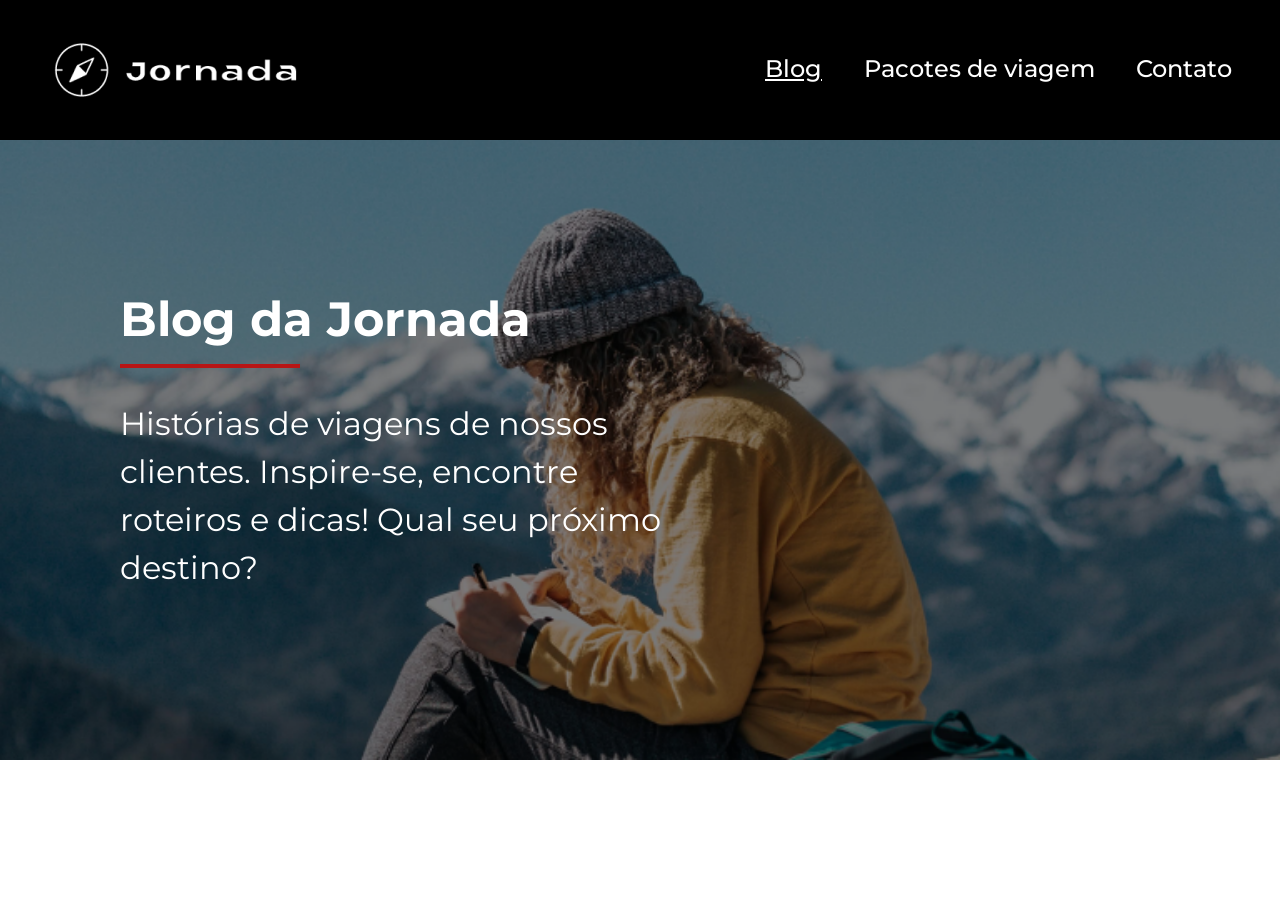
==== blog.html @ 53e00725 "chore: clean up code structure and remove unused code blocks" ====
<!doctype html>
<html lang="pt-br">
  <head>
    <meta charset="UTF-8" />
    <meta name="viewport" content="width=device-width, initial-scale=1.0" />
    <meta name="description" content="Blog da jornada" />
    <meta name="og:title" content="Blog da jornada" />
    <meta
      name="og:description"
      content="Dicas de viagem, curiosidades e muito mais no blog da jornada"
    />

    <link rel="icon" href="favicon.svg" type="image/svg+xml" />
    <link rel="stylesheet" href="css/styles.css" />
    <title>Blog da jornada</title>
  </head>
  <body>
    <header class="main-header">
      <a href="index.html" class="logo" title="voltar para a página inicial">
        <img
          class="img-mobile"
          src="img/bussola-jornada-branca.png"
          alt="bússola do logo jornada viagens na cor branca"
        />
        <img
          class="img-desktop"
          src="img/bussola-texto-jornada-branca.png"
          alt="Logo da jornada viagens com a bússola e o texto na cor branca"
        />
      </a>
      <div class="navigation-menu">
        <label for="menu"> <img src="img/menu.png" alt="menu" /></label>
        <input type="checkbox" id="menu" hidden />
        <nav>
          <ul class="list-links">
            <li>
              <a
                active="true"
                href="blog.html"
                target="_blank"
                title="ir para o blog"
                >Blog</a
              >
            </li>
            <li>
              <a
                href="pacotes-viagens.html"
                target="_blank"
                title="ver pacotes de viagem"
                >Pacotes de viagem</a
              >
            </li>
            <li>
              <a href="contato.html" target="_blank" title="entrar em contato"
                >Contato</a
              >
            </li>
          </ul>
        </nav>
      </div>
    </header>
    <section class="blog hero">
      <div class="hero-img">
        <div class="hero-content">
          <h1>Blog da Jornada</h1>
          <hr />
          <p>
            Histórias de viagens de nossos clientes. Inspire-se, encontre
            roteiros e dicas! Qual seu próximo destino?
          </p>
        </div>
      </div>
    </section>
  </body>
</html>
---- css/styles.css ----
@import url("./global.css");
@import url("./header.css");
@import url("./hero.css");
@import url("./offers.css");
@import url("./categories.css");
@import url("./destinations.css");
@import url("./payments.css");
@import url("./testimonials.css");
@import url("./footer.css");
@import url("./blog.css");
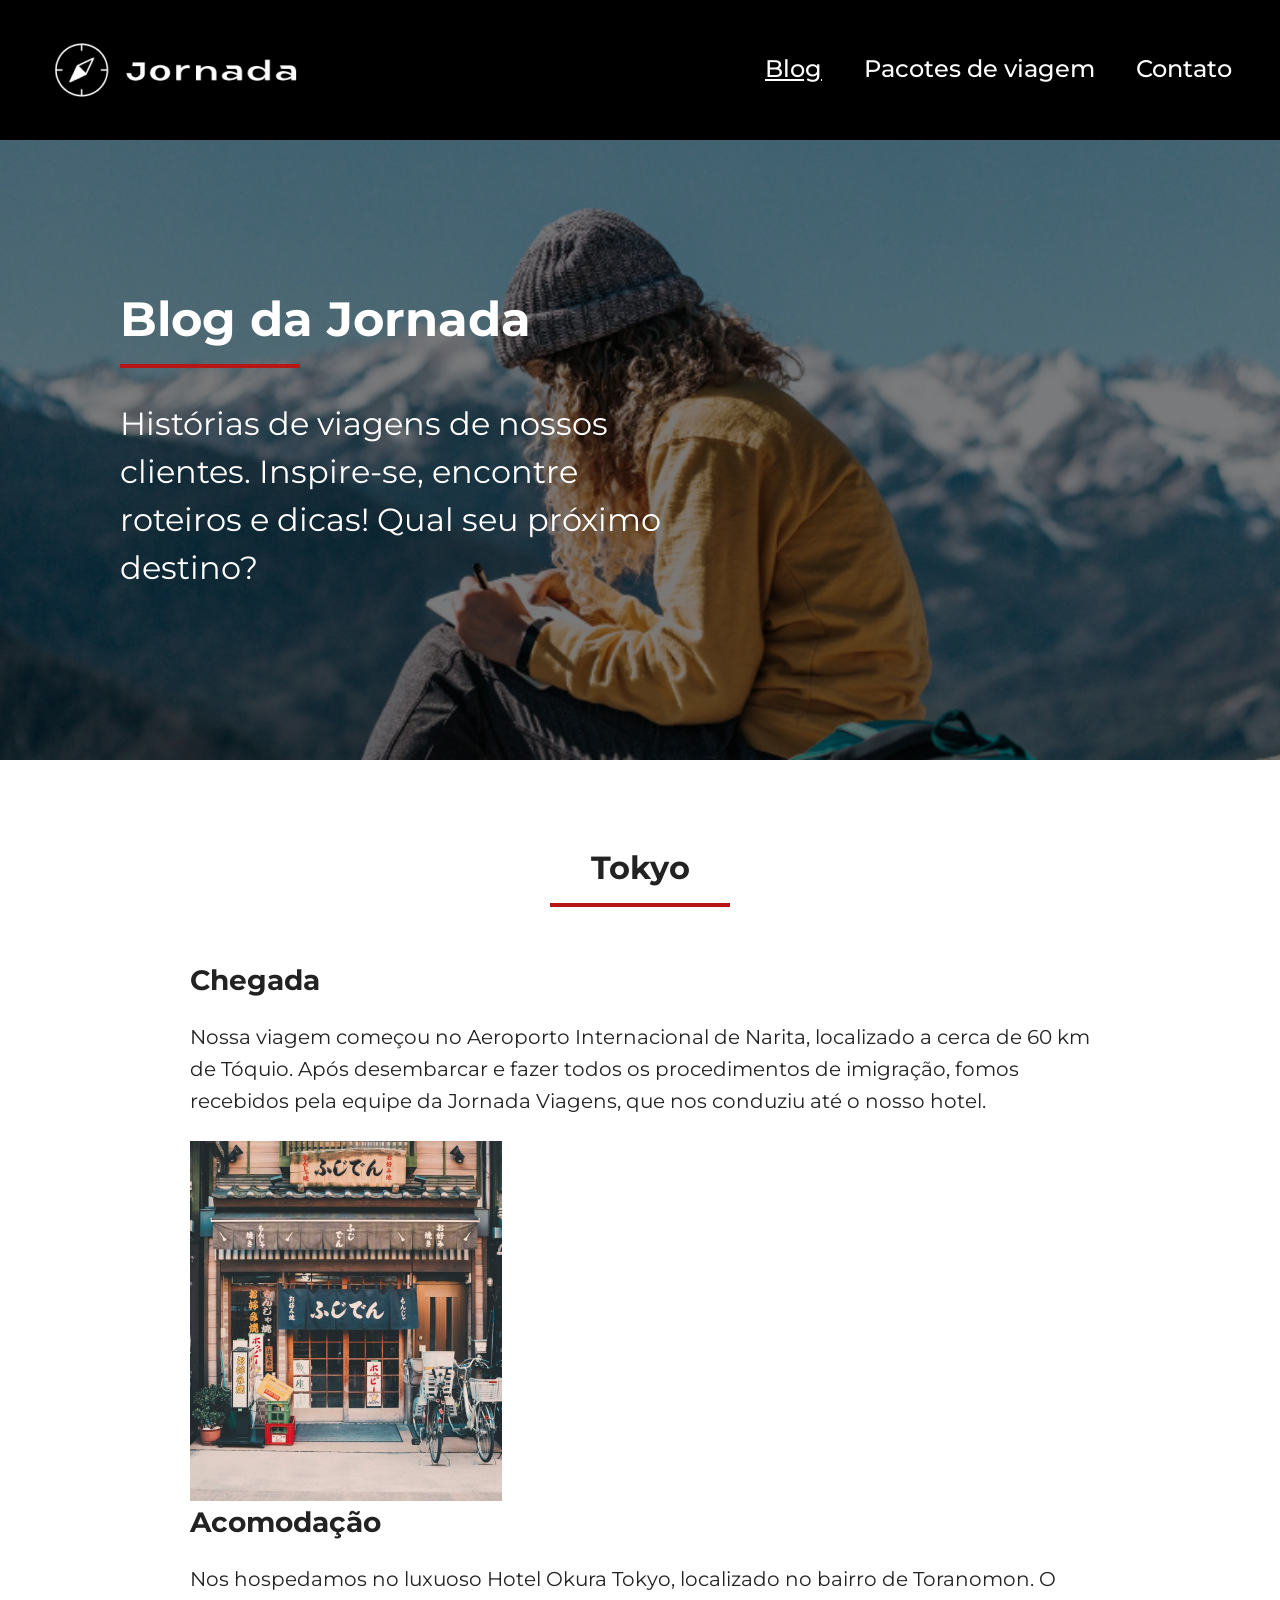
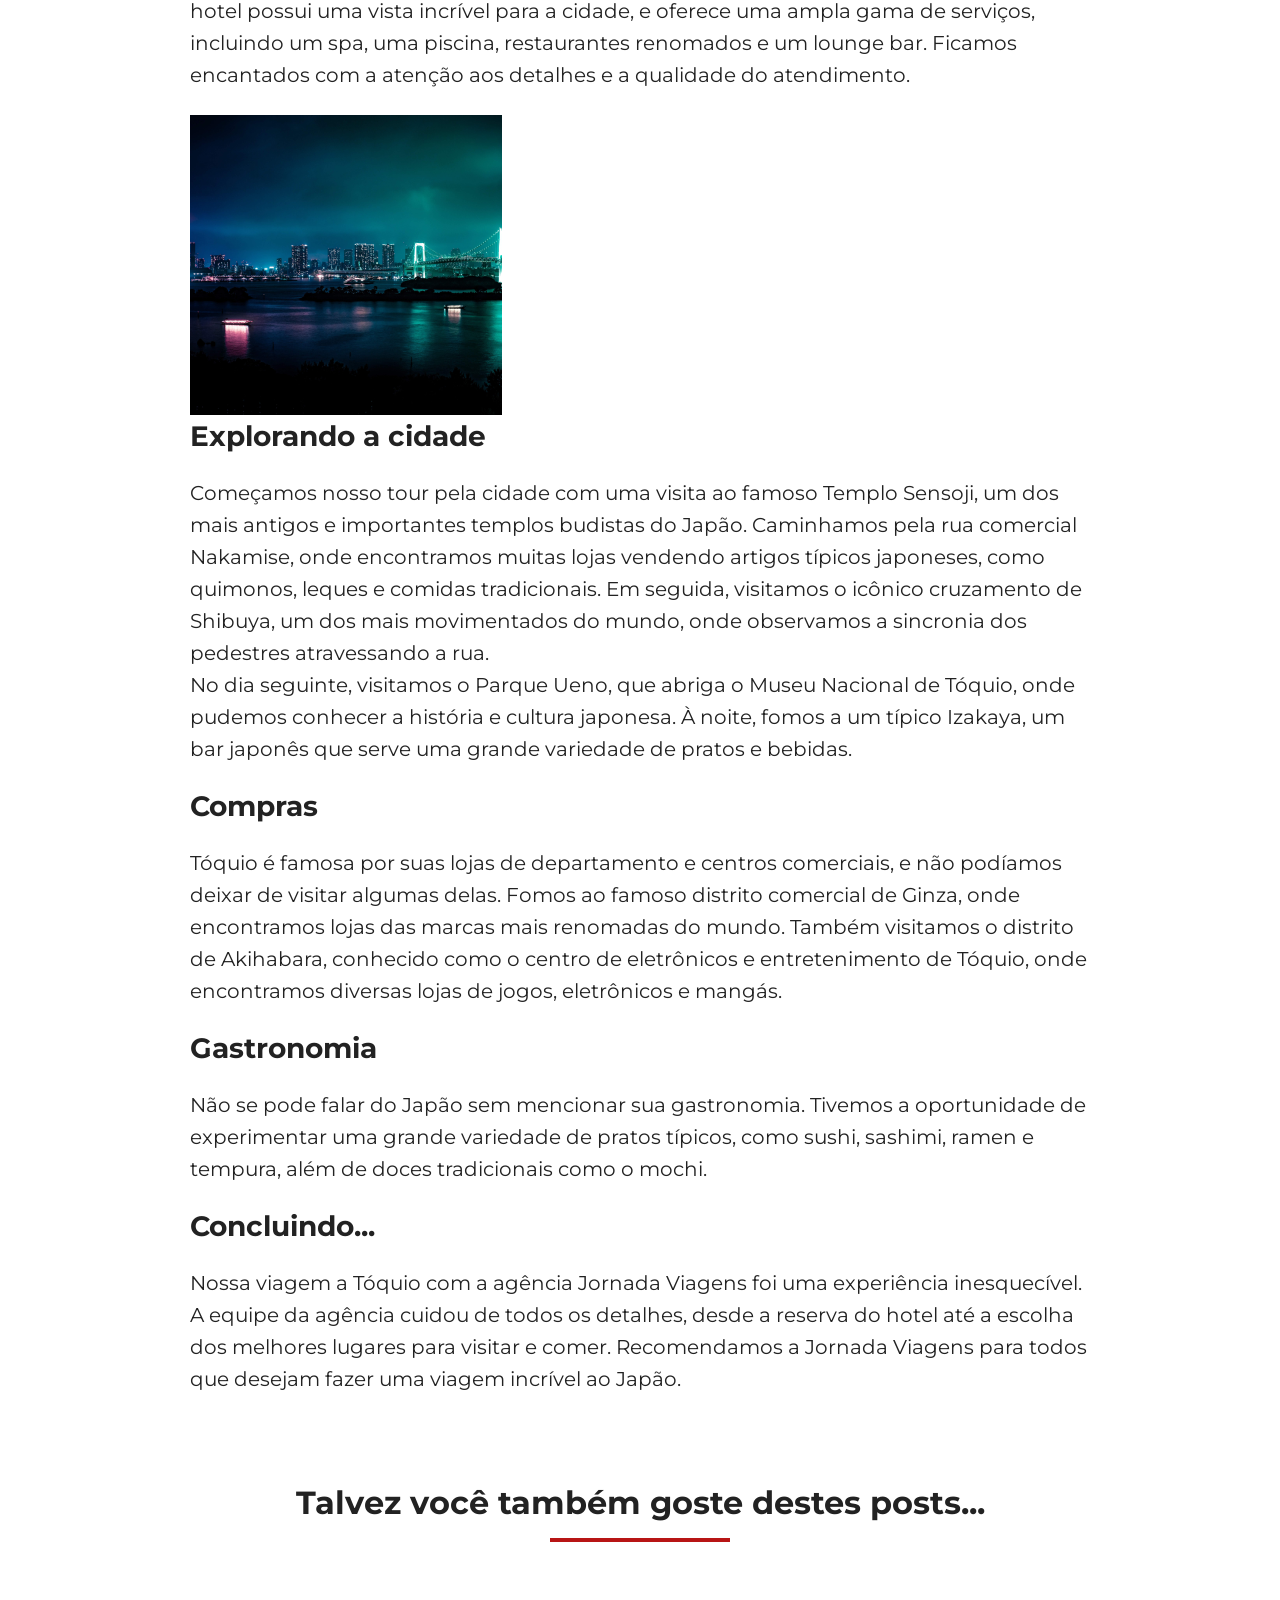
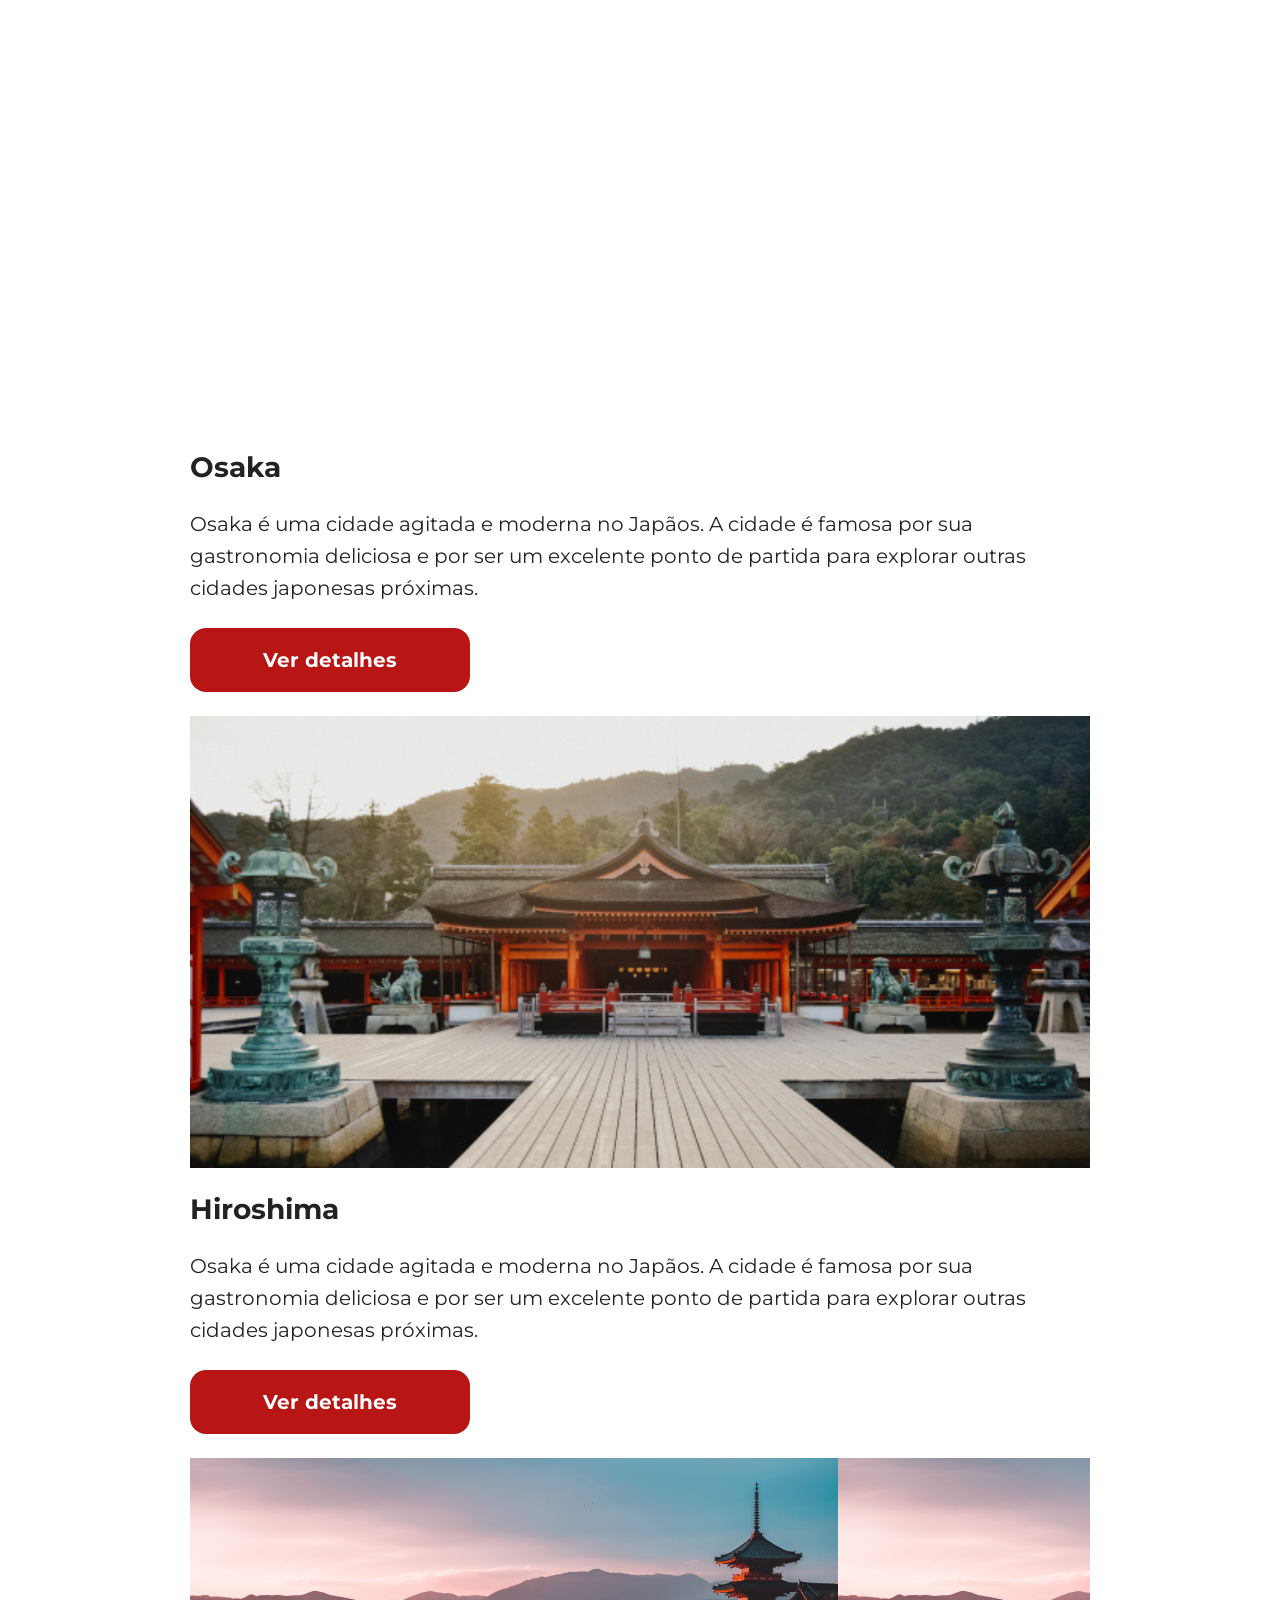
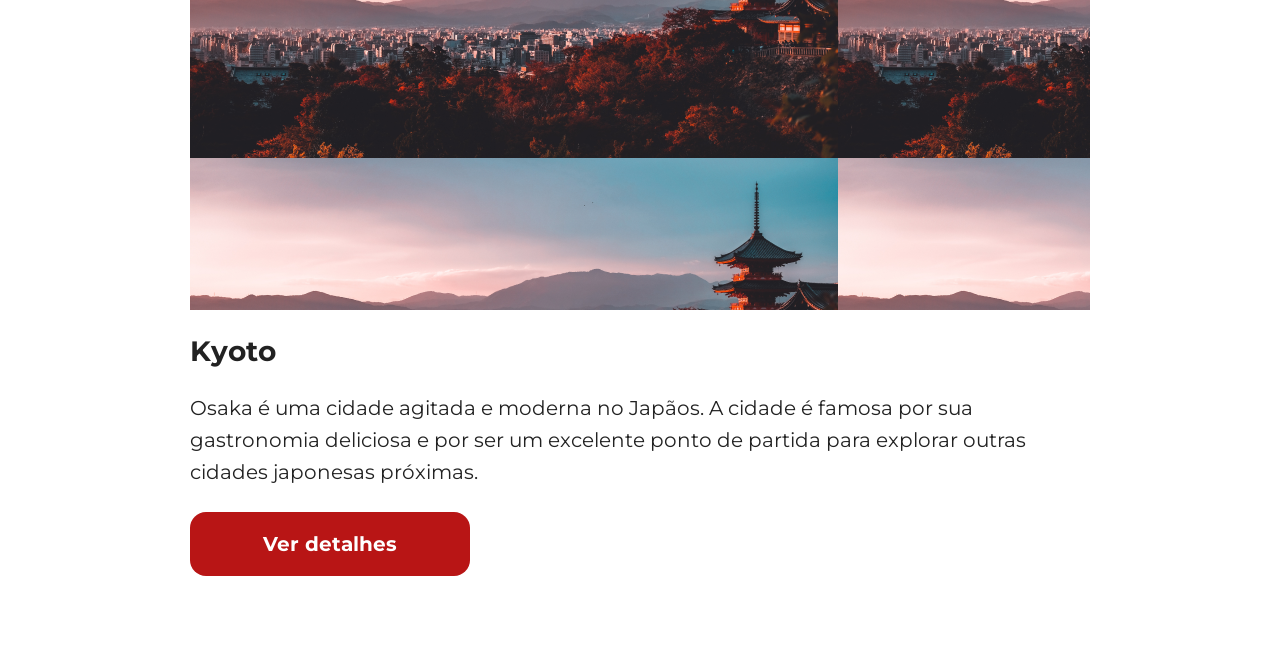
==== commit fc48eb71: "montagem da sessao onde ver ofertas de viagens" ====
--- a/blog.html
+++ b/blog.html
@@ -71,5 +71,154 @@
         </div>
       </div>
     </section>
+    <section class="blog">
+      <div class="section-title">
+        <h2>Tokyo</h2>
+        <hr />
+      </div>
+      <div class="blog-content">
+        <article class="blog-text">
+          <h4 class="content-title">Chegada</h4>
+          <p class="content-text">
+            Nossa viagem começou no Aeroporto Internacional de Narita,
+            localizado a cerca de 60 km de Tóquio. Após desembarcar e fazer
+            todos os procedimentos de imigração, fomos recebidos pela equipe da
+            Jornada Viagens, que nos conduziu até o nosso hotel.
+          </p>
+          <img
+            src="./img/blog/blog-tokyo-1.png"
+            alt="Imagem da entrada de um estabelecimento em Tokyo"
+          />
+        </article>
+        <article class="blog-text">
+          <h4 class="content-title">Acomodação</h4>
+          <p class="content-text">
+            Nos hospedamos no luxuoso Hotel Okura Tokyo, localizado no bairro de
+            Toranomon. O hotel possui uma vista incrível para a cidade, e
+            oferece uma ampla gama de serviços, incluindo um spa, uma piscina,
+            restaurantes renomados e um lounge bar. Ficamos encantados com a
+            atenção aos detalhes e a qualidade do atendimento.
+          </p>
+          <img
+            src="./img/blog/blog-tokyo-2.png"
+            alt="Imagem aerea da cidade de Tokyo, com destaque para os predios iluminados e barcos iluminados na agua"
+          />
+        </article>
+        <article class="blog-text">
+          <h4 class="content-title">Explorando a cidade</h4>
+          <p class="content-text">
+            Começamos nosso tour pela cidade com uma visita ao famoso Templo
+            Sensoji, um dos mais antigos e importantes templos budistas do
+            Japão. Caminhamos pela rua comercial Nakamise, onde encontramos
+            muitas lojas vendendo artigos típicos japoneses, como quimonos,
+            leques e comidas tradicionais. Em seguida, visitamos o icônico
+            cruzamento de Shibuya, um dos mais movimentados do mundo, onde
+            observamos a sincronia dos pedestres atravessando a rua. <br />
+            No dia seguinte, visitamos o Parque Ueno, que abriga o Museu
+            Nacional de Tóquio, onde pudemos conhecer a história e cultura
+            japonesa. À noite, fomos a um típico Izakaya, um bar japonês que
+            serve uma grande variedade de pratos e bebidas.
+          </p>
+        </article>
+        <article class="blog-text">
+          <h4 class="content-title">Compras</h4>
+          <p class="content-text">
+            Tóquio é famosa por suas lojas de departamento e centros comerciais,
+            e não podíamos deixar de visitar algumas delas. Fomos ao famoso
+            distrito comercial de Ginza, onde encontramos lojas das marcas mais
+            renomadas do mundo. Também visitamos o distrito de Akihabara,
+            conhecido como o centro de eletrônicos e entretenimento de Tóquio,
+            onde encontramos diversas lojas de jogos, eletrônicos e mangás.
+          </p>
+        </article>
+        <article class="blog-text">
+          <h4 class="content-title">Gastronomia</h4>
+          <p class="content-text">
+            Não se pode falar do Japão sem mencionar sua gastronomia. Tivemos a
+            oportunidade de experimentar uma grande variedade de pratos típicos,
+            como sushi, sashimi, ramen e tempura, além de doces tradicionais
+            como o mochi.
+          </p>
+        </article>
+        <article class="blog-text">
+          <h4 class="content-title">Concluindo...</h4>
+          <p class="content-text">
+            Nossa viagem a Tóquio com a agência Jornada Viagens foi uma
+            experiência inesquecível. A equipe da agência cuidou de todos os
+            detalhes, desde a reserva do hotel até a escolha dos melhores
+            lugares para visitar e comer. Recomendamos a Jornada Viagens para
+            todos que desejam fazer uma viagem incrível ao Japão.
+          </p>
+        </article>
+      </div>
+    </section>
+    <section class="blog destinations">
+      <div class="section-title">
+        <h2>Talvez você também goste destes posts...</h2>
+        <hr />
+      </div>
+      <div class="destination-items">
+        <article class="item osaka">
+          <header>
+            <div class="img-item"></div>
+            <h4 class="content-title">Osaka</h4>
+          </header>
+          <p class="content-text">
+            Osaka é uma cidade agitada e moderna no Japãos. A cidade é famosa
+            por sua gastronomia deliciosa e por ser um excelente ponto de
+            partida para explorar outras cidades japonesas próximas.
+          </p>
+          <footer>
+            <a
+              href="#"
+              class="button"
+              target="_blank"
+              title="Veja mais detalhes do destino Osaka"
+              >Ver detalhes</a
+            >
+          </footer>
+        </article>
+        <article class="item hiroshima">
+          <header>
+            <div class="img-item"></div>
+            <h4 class="content-title">Hiroshima</h4>
+          </header>
+          <p class="content-text">
+            Osaka é uma cidade agitada e moderna no Japãos. A cidade é famosa
+            por sua gastronomia deliciosa e por ser um excelente ponto de
+            partida para explorar outras cidades japonesas próximas.
+          </p>
+          <footer>
+            <a
+              href="#"
+              class="button"
+              target="_blank"
+              title="Veja mais detalhes do destino hiroshima"
+              >Ver detalhes</a
+            >
+          </footer>
+        </article>
+        <article class="item kyoto">
+          <header>
+            <div class="img-item"></div>
+            <h4 class="content-title">Kyoto</h4>
+          </header>
+          <p class="content-text">
+            Osaka é uma cidade agitada e moderna no Japãos. A cidade é famosa
+            por sua gastronomia deliciosa e por ser um excelente ponto de
+            partida para explorar outras cidades japonesas próximas.
+          </p>
+          <footer>
+            <a
+              href="#"
+              class="button"
+              target="_blank"
+              title="Veja mais detalhes do destino Kyoto"
+              >Ver detalhes</a
+            >
+          </footer>
+        </article>
+      </div>
+    </section>
   </body>
 </html>
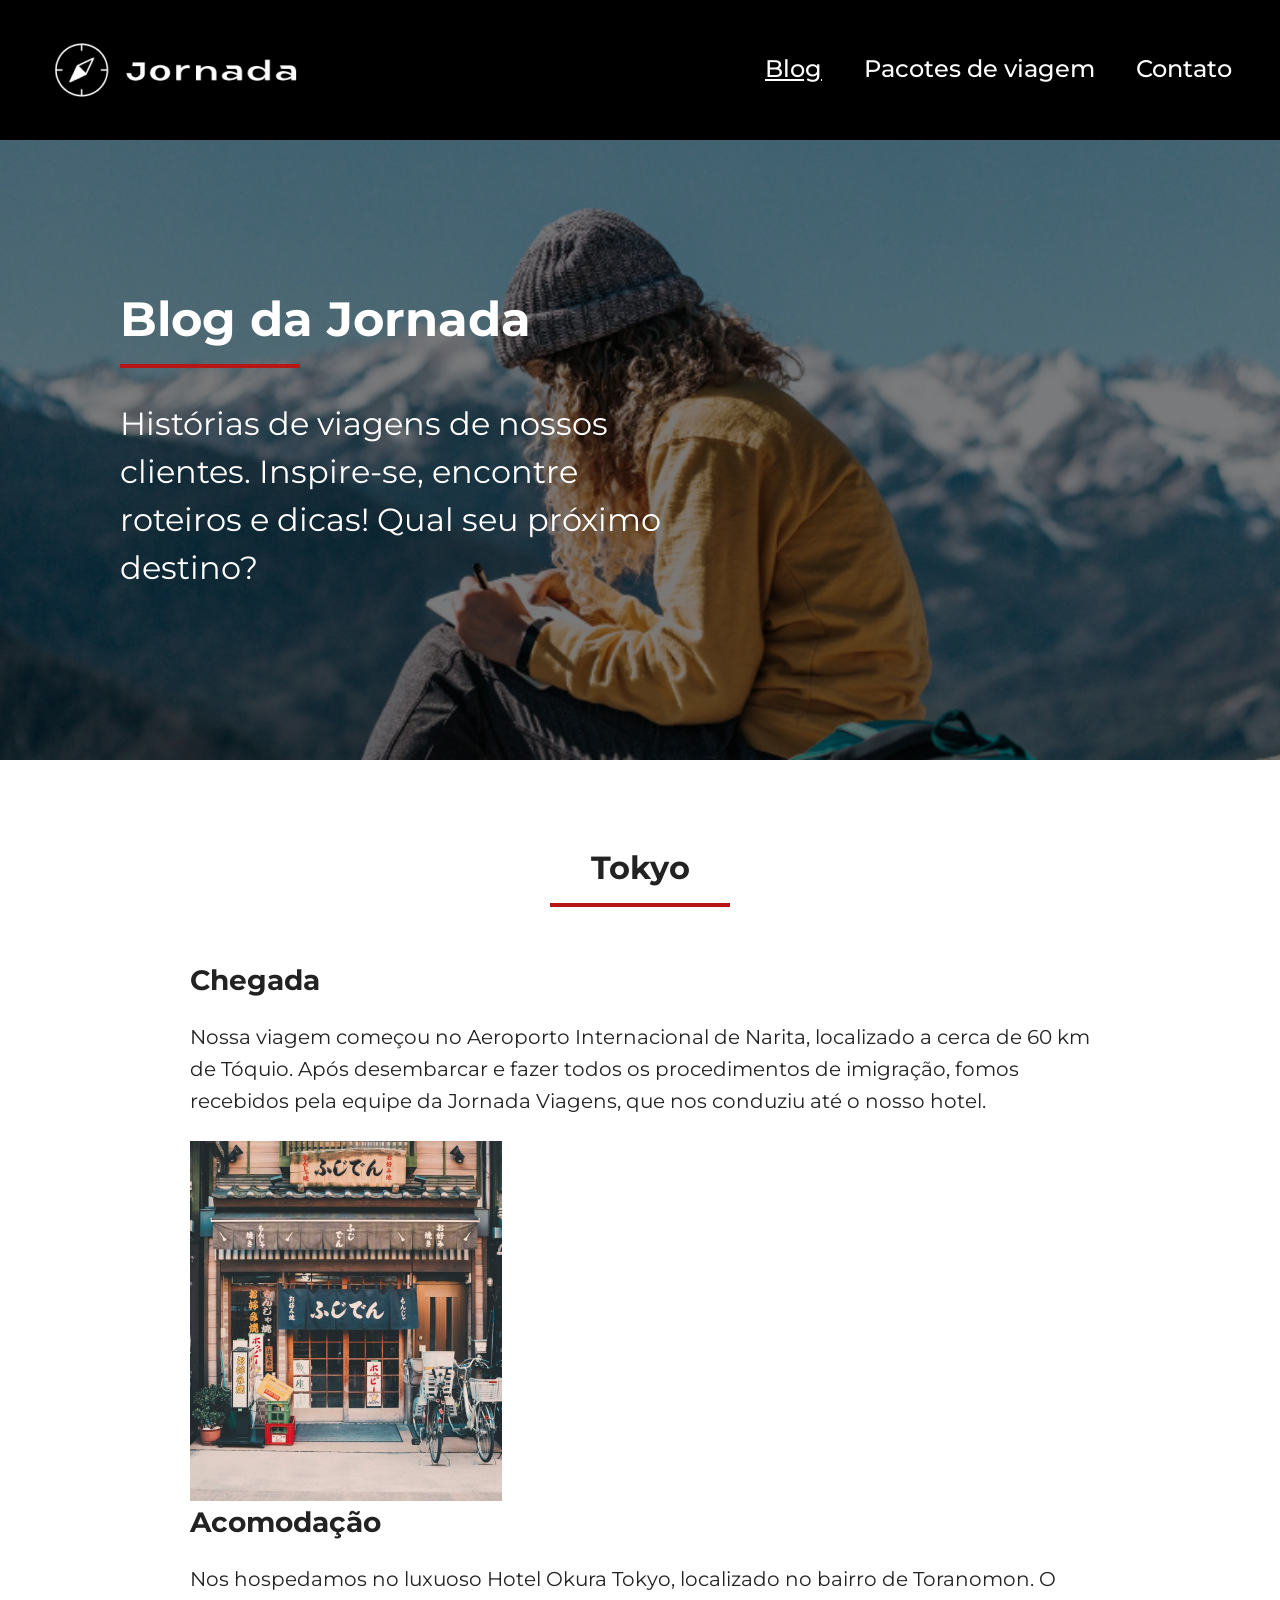
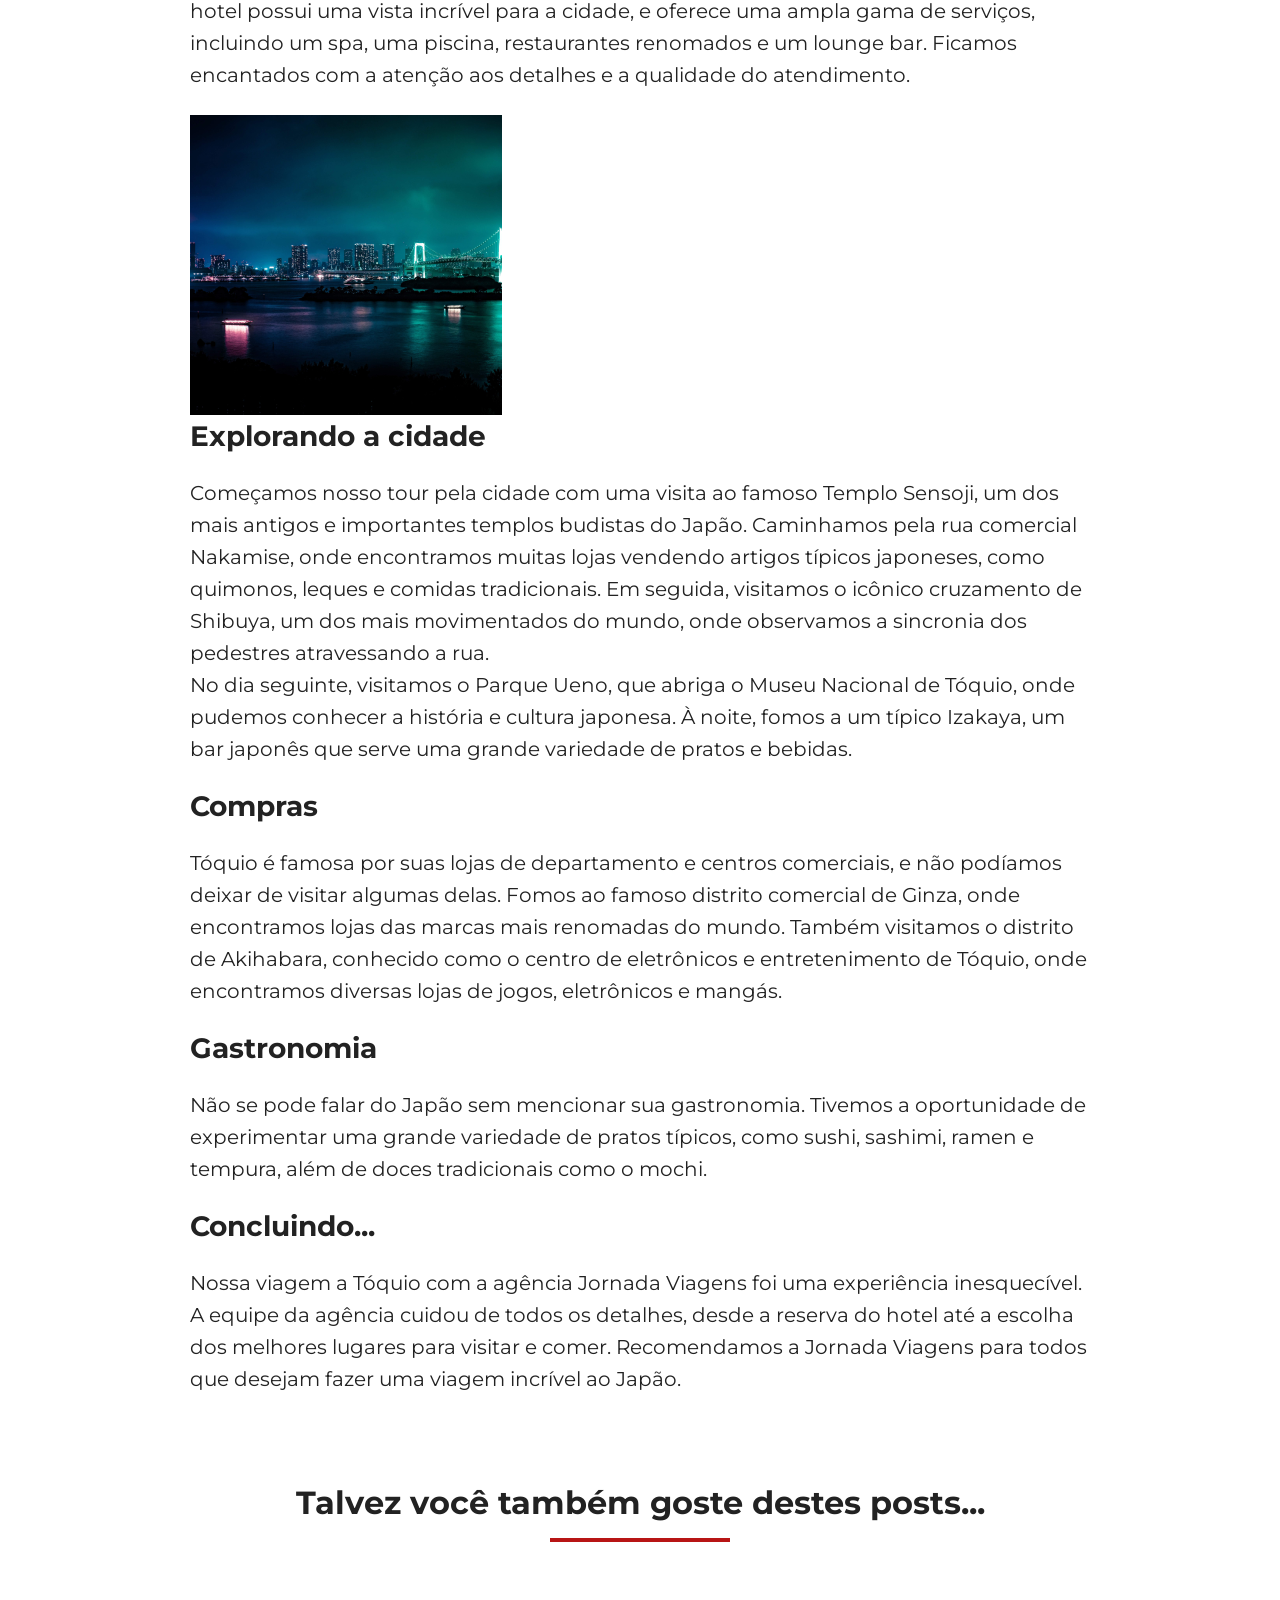
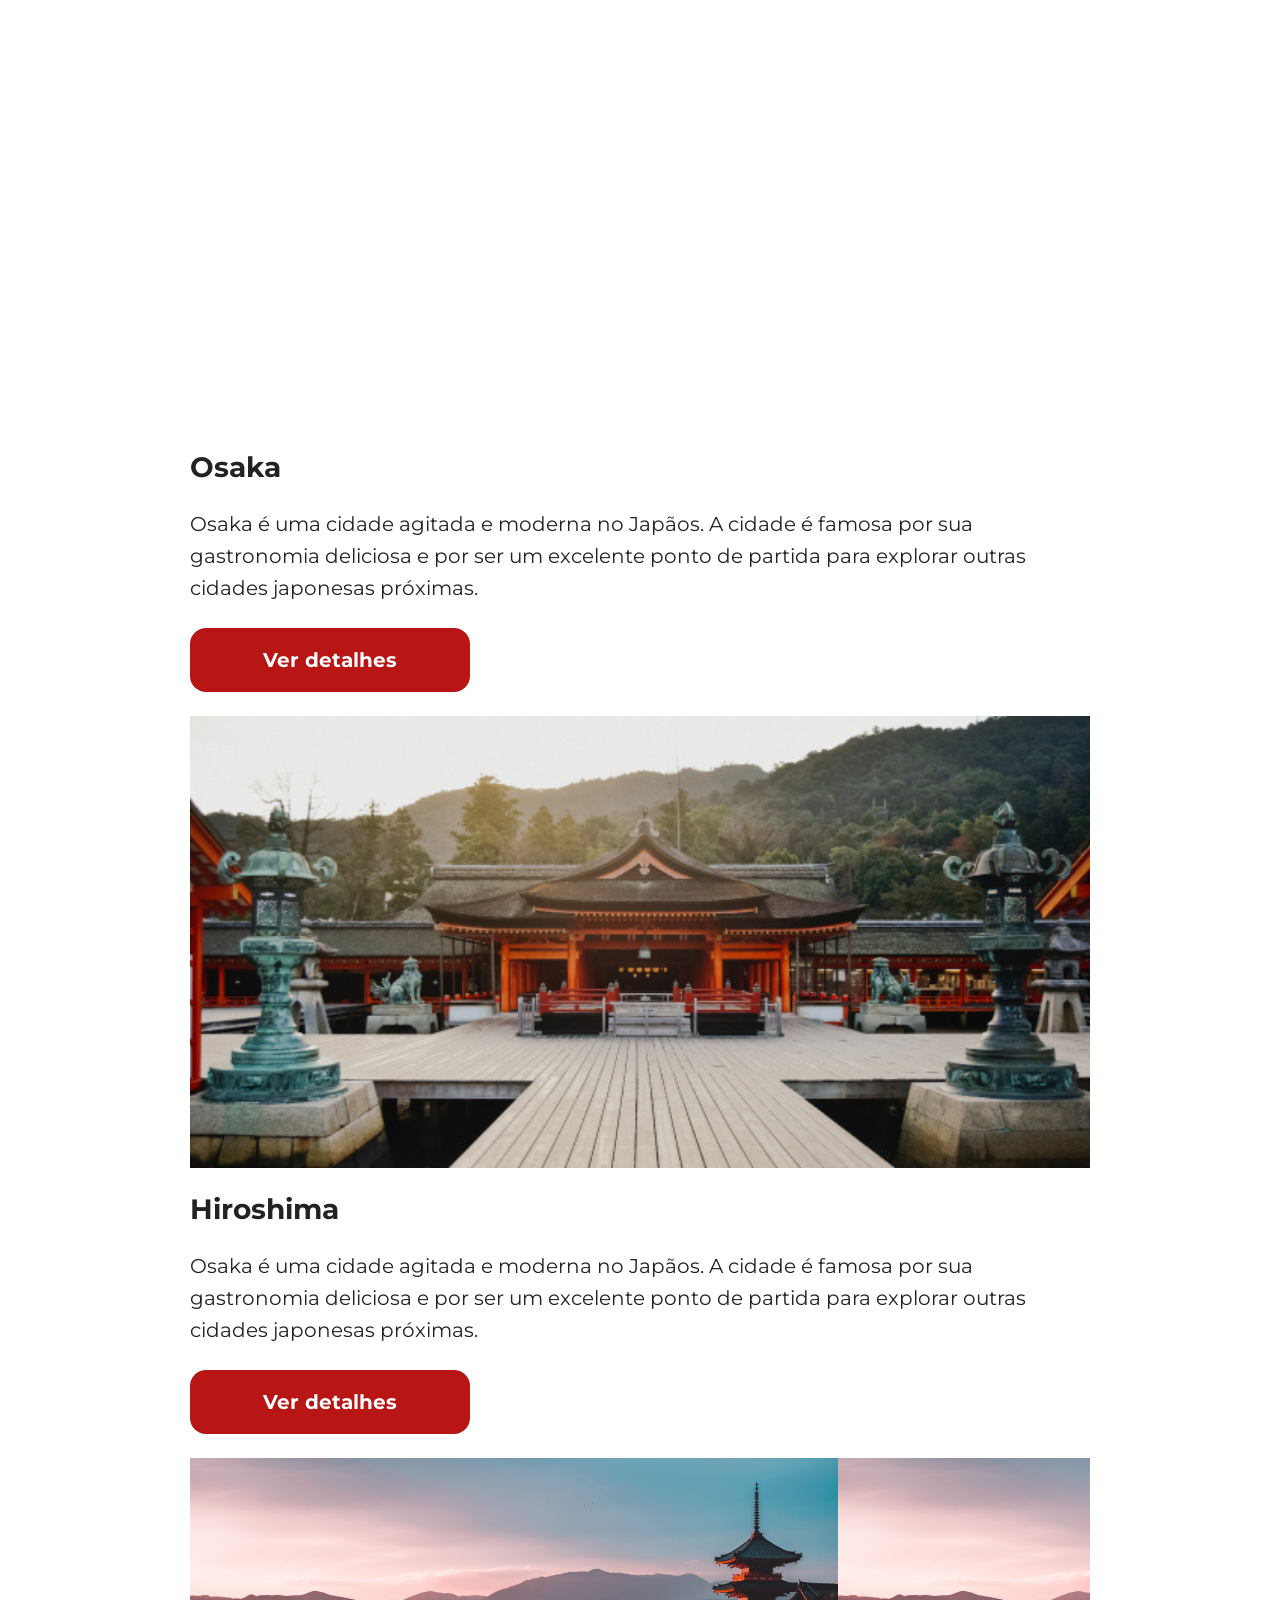
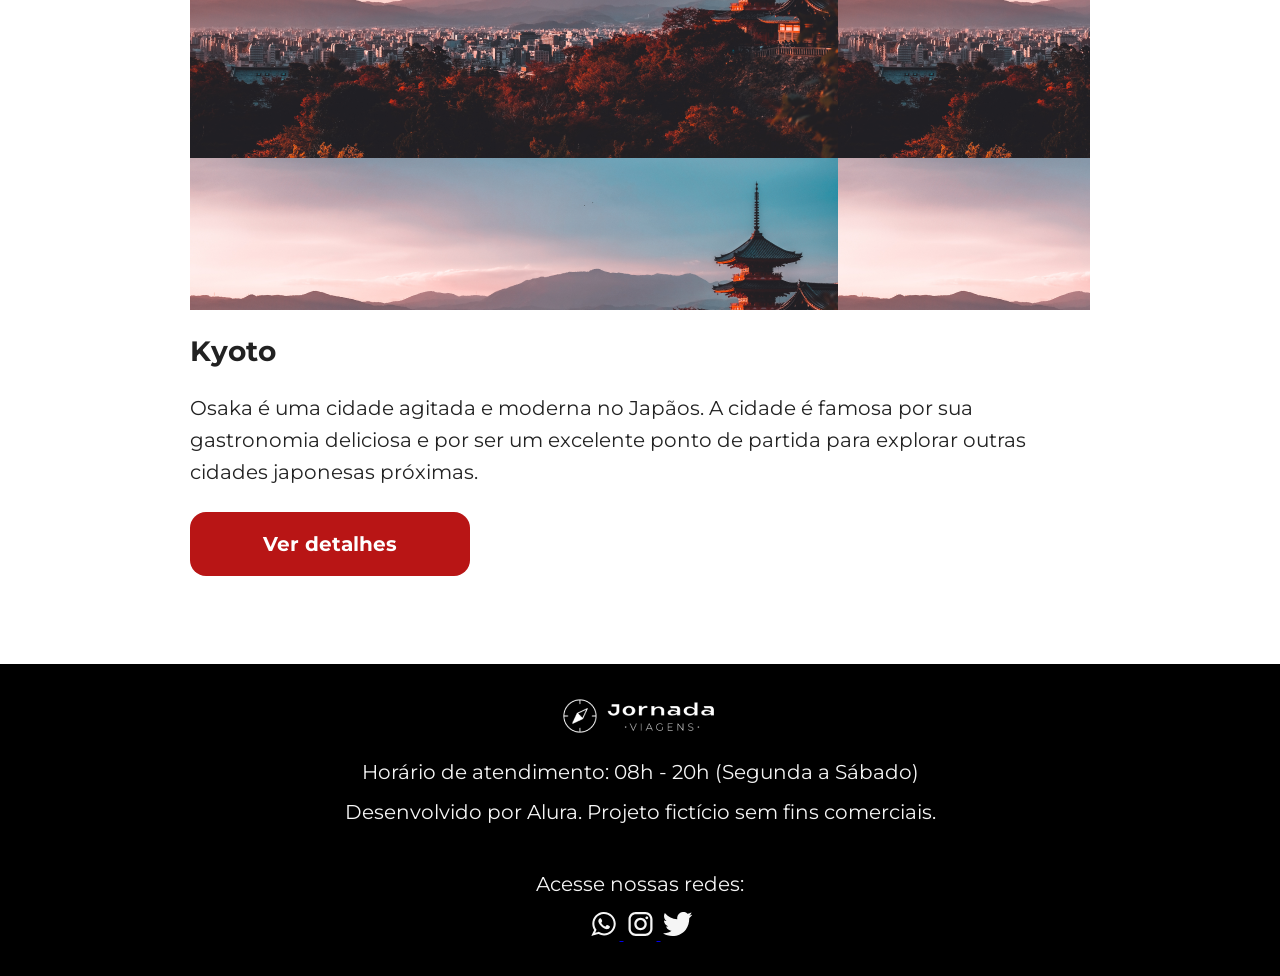
==== commit 588d1b85: "Add footer section with contact information and social media links" ====
--- a/blog.html
+++ b/blog.html
@@ -220,5 +220,27 @@
         </article>
       </div>
     </section>
+    <footer class="main-footer">
+      <div class="footer-content">
+        <img
+          src="./img/logo-jornada-viagens.png"
+          alt="Icone de uma bussola com a frase Jornada Viagens"
+        />
+        <p>Horário de atendimento: 08h - 20h (Segunda a Sábado)</p>
+        <p>Desenvolvido por Alura. Projeto fictício sem fins comerciais.</p>
+      </div>
+      <div class="social-footer">
+        <p>Acesse nossas redes:</p>
+        <a href="#" title="Acesse nosso WhatsApp" target="_blank">
+          <img src="./img/icone-whatsapp.svg" alt="Ícone do WhatsApp" />
+        </a>
+        <a href="#" title="Acesse nosso Instagram" target="_blank">
+          <img src="./img/icone-instagram.svg" alt="Ícone do Instagram" />
+        </a>
+        <a href="#" title="Acesse nosso Twitter" target="_blank">
+          <img src="./img/icone-twitter.svg" alt="Ícone do Twitter" />
+        </a>
+      </div>
+    </footer>
   </body>
 </html>
